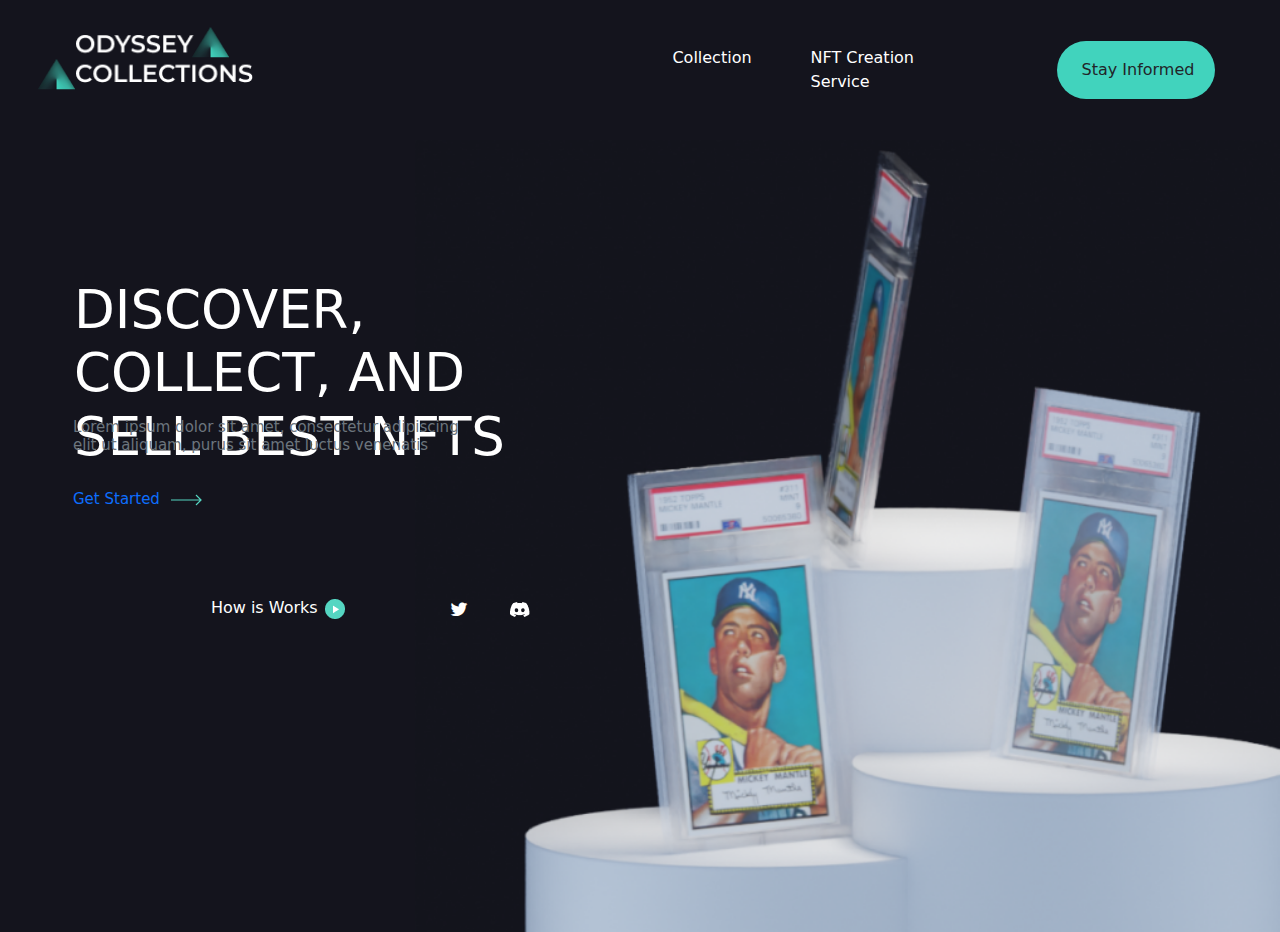
==== index.html @ 24952fb1 "first rep" ====
<!DOCTYPE html>
<html lang="en">

<head>
    <meta charset="utf-8">
    <meta name="viewport" content="width=device-width, initial-scale=1.0, shrink-to-fit=no">
    <title>ODYSSEY-COLLECTIONS</title>
    <link rel="stylesheet" href="assets/bootstrap/css/bootstrap.min.css">
    <link rel="stylesheet" href="assets/fonts/font-awesome.min.css">
    <link rel="stylesheet" href="assets/css/Footer-Basic.css">
    <link rel="stylesheet" href="assets/css/Footer-Dark.css">
    <link rel="stylesheet" href="assets/css/styles.css">
</head>

<body style="Body: background: #14141D;background: #14141D;">
    <section>
        <div id="topdiv">
            <nav class="navbar navbar-light navbar-expand-md" style="margin-right: 53px;margin-left: 5px;">
                <div class="container-fluid"><a class="navbar-brand" id="logo" href="#"><img class="triangle-1" src="assets/img/Polygon%202.png"><img class="triangle-2" src="assets/img/Polygon%202.png"></a><button data-bs-toggle="collapse" class="navbar-toggler" data-bs-target="#navcol-1"><span class="visually-hidden">Toggle navigation</span><span class="navbar-toggler-icon"></span></button>
                    <div class="collapse navbar-collapse d-xl-flex mx-auto" id="navcol-1">
                        <ul class="navbar-nav mx-auto" style="padding-left: 0px;margin-left: 34.2px;">
                            <li class="nav-item d-xl-flex" id="Collection"><a class="nav-link active" id="Collection" href="#" style="text-align: center;color: var(--bs-body-bg);">Collection</a></li>
                            <li class="nav-item" id="Nav-NFT"><a class="nav-link" id="NFT" href="#">NFT Creation Service</a></li>
                        </ul><button class="btn" id="button1" type="button">Stay Informed</button>
                    </div>
                </div>
            </nav>
        </div>
        <div id="middleDiv">
            <div class="container text-end" id="cards"><img class="float-end d-lg-flex picture" src="assets/img/image%203.png" style="height: 88vh;max-width: 95%;"></div>
            <div class="col" id="left-text">
                <h1 class="text-uppercase text-start text-white" id="heading1"><br>Discover, collect, and sell best NFTs<br><br></h1>
                <div class="row">
                    <div class="col">
                        <h1 class="text-start text-muted" id="heading2"><br>Lorem ipsum dolor sit amet, consectetur adipiscing elit ut aliquam, purus sit amet luctus venenatis<br><br><br></h1>
                    </div>
                </div>
                <div class="row">
                    <div class="col">
                        <h1 class="text-start text-primary" id="heading3">Get Started<a href="#"><img class="arrow1" src="assets/img/Rectangle%2011.png" href="#"></a></h1>
                    </div>
                </div>
            </div>
        </div>
        <div class="mb-auto" id="bottomDiv">
            <div class="container" style="width: 1057px;">
                <div class="row">
                    <div class="col-md-6 col-auto">
                        <p class="text-center text-white" id="Paragraph1" style="padding-right: 0px;">How is Works<a id="circle-triagle" href="#"><img id="cirlce" src="assets/img/Ellipse%201.png"><img id="poly" src="assets/img/Polygon%201.png"></a><a id="twitter" href="#"><i class="fa fa-twitter" style="color: var(--bs-body-bg);font-size: 19px;"></i></a><a id="discord" href="#"><img src="assets/img/Vector.png"></a></p>
                    </div>
                </div>
            </div>
        </div>
    </section>
    <script src="assets/js/jquery.min.js"></script>
    <script src="assets/bootstrap/js/bootstrap.min.js"></script>
</body>

</html>
---- assets/css/Footer-Basic.css ----
.footer-basic {
  padding: 40px 0;
  background-color: #ffffff;
  color: #4b4c4d;
}

.footer-basic ul {
  padding: 0;
  list-style: none;
  text-align: center;
  font-size: 18px;
  line-height: 1.6;
  margin-bottom: 0;
}

.footer-basic li {
  padding: 0 10px;
}

.footer-basic ul a {
  color: inherit;
  text-decoration: none;
  opacity: 0.8;
}

.footer-basic ul a:hover {
  opacity: 1;
}

.footer-basic .social {
  text-align: center;
  padding-bottom: 25px;
}

.footer-basic .social > a {
  font-size: 24px;
  width: 40px;
  height: 40px;
  line-height: 40px;
  display: inline-block;
  text-align: center;
  border-radius: 50%;
  border: 1px solid #ccc;
  margin: 0 8px;
  color: inherit;
  opacity: 0.75;
}

.footer-basic .social > a:hover {
  opacity: 0.9;
}

.footer-basic .copyright {
  margin-top: 15px;
  text-align: center;
  font-size: 13px;
  color: #aaa;
  margin-bottom: 0;
}
---- assets/css/Footer-Dark.css ----
.footer-dark {
  padding: 50px 0;
  color: #f0f9ff;
  background-color: #282d32;
}

.footer-dark h3 {
  margin-top: 0;
  margin-bottom: 12px;
  font-weight: bold;
  font-size: 16px;
}

.footer-dark ul {
  padding: 0;
  list-style: none;
  line-height: 1.6;
  font-size: 14px;
  margin-bottom: 0;
}

.footer-dark ul a {
  color: inherit;
  text-decoration: none;
  opacity: 0.6;
}

.footer-dark ul a:hover {
  opacity: 0.8;
}

@media (max-width:767px) {
  .footer-dark .item:not(.social) {
    text-align: center;
    padding-bottom: 20px;
  }
}

.footer-dark .item.text {
  margin-bottom: 36px;
}

@media (max-width:767px) {
  .footer-dark .item.text {
    margin-bottom: 0;
  }
}

.footer-dark .item.text p {
  opacity: 0.6;
  margin-bottom: 0;
}

.footer-dark .item.social {
  text-align: center;
}

@media (max-width:991px) {
  .footer-dark .item.social {
    text-align: center;
    margin-top: 20px;
  }
}

.footer-dark .item.social > a {
  font-size: 20px;
  width: 36px;
  height: 36px;
  line-height: 36px;
  display: inline-block;
  text-align: center;
  border-radius: 50%;
  box-shadow: 0 0 0 1px rgba(255,255,255,0.4);
  margin: 0 8px;
  color: #fff;
  opacity: 0.75;
}

.footer-dark .item.social > a:hover {
  opacity: 0.9;
}

.footer-dark .copyright {
  text-align: center;
  padding-top: 24px;
  opacity: 0.3;
  font-size: 13px;
  margin-bottom: 0;
}
---- assets/css/styles.css ----
@media (min-width: 992px) {
  #Collection {
    color: white;
    padding-left: 8px;
    margin-left: 180px;
  }
}

#Collection {
  color: white;
  padding-left: 8px;
  margin-left: 200px;
}

#NFT {
  color: var(--bs-body-bg);
  padding-left: 17px;
  width: 174px;
}

#logo {
  background: url("../../assets/img/ODYSSEY%20COLLECTIONS.png") center / contain no-repeat;
  width: 177px;
  height: 58px;
  position: absolute;
  left: 71px;
  top: 29px;
}

.triangle-1 {
  width: 39px;
  height: 31px;
  left: 115px;
  position: absolute;
  top: -2px;
}

.triangle-2 {
  width: 39px;
  height: 31px;
  left: -39px;
  position: absolute;
  top: 30px;
}

#navcol-1 {
  margin: 30px;
  padding-left: 150px;
  width: 990px;
  min-height: 0px;
}

#button1 {
  color: var(--bs-gray-900);
  background: #41d3bd;
  width: 158px;
  height: 58px;
  border-radius: 62px;
  padding-right: 8px;
}

#BaseBall-Card {
  position: absolute;
  width: 730px;
  height: 630px;
  left: 463px;
}

@media (min-width: 1400px) {
  #BaseBall-Card {
    position: absolute;
    width: 936px;
    height: 830px;
    left: 980px;
    top: 120px;
  }
}

#cards {
  max-width: 100%;
}

.right-button {
  padding-right: 40px;
}

#heading1 {
  width: 512px;
  font-size: 53px;
  margin-bottom: 0px;
  height: 186px;
  left: 73px;
}

#heading2 {
  font-size: 15px;
  width: 409px;
  height: 80px;
  left: 73px;
  position: absolute;
}

#heading3 {
  font-size: 15px;
  position: absolute;
  top: 350px;
  left: 73px;
}

#left-text {
  width: 459px;
  padding: 74px;
  position: absolute;
}

.picture {
  position: relative;
  margin-right: -12px;
}

.arrow1 {
  padding-left: 11px;
}

#div-bottom {
}

#bottomDiv {
  margin-top: 456px;
  width: 50%;
  position: absolute;
}

#poly {
  position: absolute;
  left: 332px;
  top: 9px;
}

#cirlce {
  position: absolute;
  left: 325px;
  top: 3px;
}

#twitter {
  position: absolute;
  left: 450px;
  top: 3px;
}

#discord {
  position: absolute;
  left: 510px;
  top: 1px;
}

#Nav-NFT {
  padding-left: 34px;
}

#Paragraph1 {
  position: static!important;
}
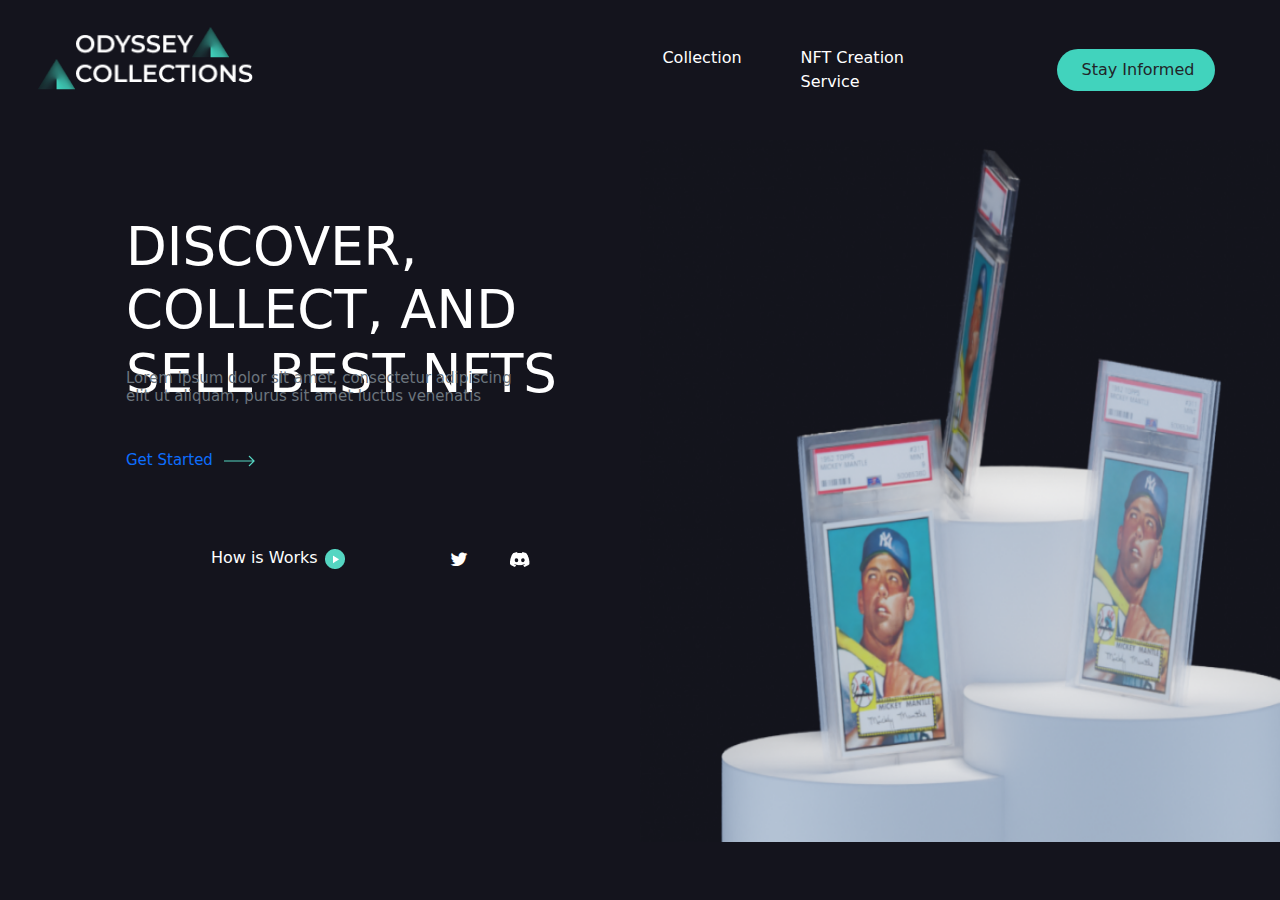
==== commit 853572b1: "the 6 pages" ====
--- a/index.html
+++ b/index.html
@@ -7,6 +7,8 @@
     <title>ODYSSEY-COLLECTIONS</title>
     <link rel="stylesheet" href="assets/bootstrap/css/bootstrap.min.css">
     <link rel="stylesheet" href="assets/fonts/font-awesome.min.css">
+    <link rel="stylesheet" href="assets/css/Contact-Form-Clean-1.css">
+    <link rel="stylesheet" href="assets/css/Contact-Form-Clean.css">
     <link rel="stylesheet" href="assets/css/Footer-Basic.css">
     <link rel="stylesheet" href="assets/css/Footer-Dark.css">
     <link rel="stylesheet" href="assets/css/styles.css">
@@ -19,15 +21,15 @@
                 <div class="container-fluid"><a class="navbar-brand" id="logo" href="#"><img class="triangle-1" src="assets/img/Polygon%202.png"><img class="triangle-2" src="assets/img/Polygon%202.png"></a><button data-bs-toggle="collapse" class="navbar-toggler" data-bs-target="#navcol-1"><span class="visually-hidden">Toggle navigation</span><span class="navbar-toggler-icon"></span></button>
                     <div class="collapse navbar-collapse d-xl-flex mx-auto" id="navcol-1">
                         <ul class="navbar-nav mx-auto" style="padding-left: 0px;margin-left: 34.2px;">
-                            <li class="nav-item d-xl-flex" id="Collection"><a class="nav-link active" id="Collection" href="#" style="text-align: center;color: var(--bs-body-bg);">Collection</a></li>
-                            <li class="nav-item" id="Nav-NFT"><a class="nav-link" id="NFT" href="#">NFT Creation Service</a></li>
+                            <li class="nav-item d-xl-flex" id="Collection"><a class="nav-link active" id="Collection" href="#" style="text-align: center;" target="_parent">Collection</a></li>
+                            <li class="nav-item active" id="Nav-NFT"><a class="nav-link" id="NFT" href="gettingStarted.html">NFT Creation Service</a></li>
                         </ul><button class="btn" id="button1" type="button">Stay Informed</button>
                     </div>
                 </div>
             </nav>
         </div>
-        <div id="middleDiv">
-            <div class="container text-end" id="cards"><img class="float-end d-lg-flex picture" src="assets/img/image%203.png" style="height: 88vh;max-width: 95%;"></div>
+        <div id="middleDiv" style="margin-bottom: -20px;">
+            <div class="container text-end" id="cards"><img class="float-end d-lg-flex picture" src="assets/img/image%203.png"></div>
             <div class="col" id="left-text">
                 <h1 class="text-uppercase text-start text-white" id="heading1"><br>Discover, collect, and sell best NFTs<br><br></h1>
                 <div class="row">
@@ -37,15 +39,15 @@
                 </div>
                 <div class="row">
                     <div class="col">
-                        <h1 class="text-start text-primary" id="heading3">Get Started<a href="#"><img class="arrow1" src="assets/img/Rectangle%2011.png" href="#"></a></h1>
+                        <h1 class="text-start text-primary" id="heading3">Get Started<a href="gettingStarted.html"><img id="image1" class="arrow1" src="assets/img/Rectangle%2011.png"></a></h1>
                     </div>
                 </div>
             </div>
         </div>
         <div class="mb-auto" id="bottomDiv">
-            <div class="container" style="width: 1057px;">
+            <div class="container" id="bottom" style="width: 1057px;">
                 <div class="row">
-                    <div class="col-md-6 col-auto">
+                    <div class="col-md-6 col-auto" style="height: 40px;">
                         <p class="text-center text-white" id="Paragraph1" style="padding-right: 0px;">How is Works<a id="circle-triagle" href="#"><img id="cirlce" src="assets/img/Ellipse%201.png"><img id="poly" src="assets/img/Polygon%201.png"></a><a id="twitter" href="#"><i class="fa fa-twitter" style="color: var(--bs-body-bg);font-size: 19px;"></i></a><a id="discord" href="#"><img src="assets/img/Vector.png"></a></p>
                     </div>
                 </div>
--- a/assets/css/Contact-Form-Clean-1.css
+++ b/assets/css/Contact-Form-Clean-1.css
@@ -0,0 +1,86 @@
+.contact-clean {
+  background: #f1f7fc;
+  padding: 80px 0;
+}
+
+@media (max-width:767px) {
+  .contact-clean {
+    padding: 20px 0;
+  }
+}
+
+.contact-clean form {
+  max-width: 480px;
+  width: 90%;
+  margin: 0 auto;
+  background-color: #ffffff;
+  padding: 40px;
+  border-radius: 4px;
+  color: #505e6c;
+  box-shadow: 1px 1px 5px rgba(0,0,0,0.1);
+}
+
+@media (max-width:767px) {
+  .contact-clean form {
+    padding: 30px;
+  }
+}
+
+.contact-clean h2 {
+  margin-top: 5px;
+  font-weight: bold;
+  font-size: 28px;
+  margin-bottom: 36px;
+  color: inherit;
+}
+
+.contact-clean form .form-control {
+  background: #fff;
+  border-radius: 2px;
+  box-shadow: 1px 1px 1px rgba(0,0,0,0.05);
+  outline: none;
+  color: inherit;
+  padding-left: 12px;
+  height: 42px;
+}
+
+.contact-clean form .form-control:focus {
+  border: 1px solid #b2b2b2;
+}
+
+.contact-clean form textarea.form-control {
+  min-height: 100px;
+  max-height: 260px;
+  padding-top: 10px;
+  resize: vertical;
+}
+
+.contact-clean form .btn {
+  padding: 16px 32px;
+  border: none;
+  background: none;
+  box-shadow: none;
+  text-shadow: none;
+  opacity: 0.9;
+  text-transform: uppercase;
+  font-weight: bold;
+  font-size: 13px;
+  letter-spacing: 0.4px;
+  line-height: 1;
+  outline: none !important;
+}
+
+.contact-clean form .btn:hover {
+  opacity: 1;
+}
+
+.contact-clean form .btn:active {
+  transform: translateY(1px);
+}
+
+.contact-clean form .btn-primary {
+  background-color: #055ada !important;
+  margin-top: 15px;
+  color: #fff;
+}
+
--- a/assets/css/Contact-Form-Clean.css
+++ b/assets/css/Contact-Form-Clean.css
@@ -0,0 +1,86 @@
+.contact-clean {
+  background: none!important;
+  margin-left: -350px;
+}
+
+@media (max-width:767px) {
+  .contact-clean {
+    padding: 20px 0;
+  }
+}
+
+.contact-clean form {
+  max-width: 480px;
+  width: 90%;
+  margin: 0 auto;
+  background-color: #ffffff;
+  padding: 40px;
+  border-radius: 4px;
+  color: #505e6c;
+  box-shadow: 1px 1px 5px rgba(0,0,0,0.1);
+}
+
+@media (max-width:767px) {
+  .contact-clean form {
+    padding: 30px;
+  }
+}
+
+.contact-clean h2 {
+  margin-top: 5px;
+  font-weight: bold;
+  font-size: 28px;
+  margin-bottom: 36px;
+  color: inherit;
+}
+
+.contact-clean form .form-control {
+  background: #fff;
+  border-radius: 2px;
+  box-shadow: 1px 1px 1px rgba(0,0,0,0.05);
+  outline: none;
+  color: inherit;
+  padding-left: 12px;
+  height: 42px;
+}
+
+.contact-clean form .form-control:focus {
+  border: 1px solid #b2b2b2;
+}
+
+.contact-clean form textarea.form-control {
+  min-height: 100px;
+  max-height: 260px;
+  padding-top: 10px;
+  resize: vertical;
+}
+
+.contact-clean form .btn {
+  padding: 16px 32px;
+  border: none;
+  background: none;
+  box-shadow: none;
+  text-shadow: none;
+  opacity: 0.9;
+  text-transform: uppercase;
+  font-weight: bold;
+  font-size: 13px;
+  letter-spacing: 0.4px;
+  line-height: 1;
+  outline: none !important;
+}
+
+.contact-clean form .btn:hover {
+  opacity: 1;
+}
+
+.contact-clean form .btn:active {
+  transform: translateY(1px);
+}
+
+.contact-clean form .btn-primary {
+  background-color: #41D3BD!important;
+  margin-top: 15px;
+  color: #fff;
+}
+
--- a/assets/css/Footer-Basic.css
+++ b/assets/css/Footer-Basic.css
@@ -58,3 +58,155 @@
   margin-bottom: 0;
 }
 
+#section-1 {
+  background-color: background: #23242F;
+  background: #23242F;
+  padding-bottom: 65px;
+}
+
+#topdiv {
+}
+
+#section-2 {
+  background: #14141D;
+  height: 900px;
+  margin-top: 0px;
+}
+
+#column-list {
+}
+
+#list_box {
+  width: 193px;
+  opacity: 1;
+  filter: contrast(82%);
+}
+
+#list-1 {
+  background: none;
+  color: var(--bs-body-bg);
+}
+
+.active {
+  background: none;
+  color: var(--bs-body-bg);
+}
+
+#list-2 {
+  background: none;
+  color: #f0f9ff;
+}
+
+#list-3 {
+  color: var(--bs-white);
+  background: none;
+}
+
+#list-4 {
+  color: var(--bs-white);
+  background: none;
+}
+
+#list-5 {
+  color: var(--bs-white);
+  background: none;
+}
+
+#list-6 {
+  color: var(--bs-white);
+  background: none;
+}
+
+#ITEM-1 {
+  color: var(--bs-white);
+  font-size: 27px;
+}
+
+#item-one {
+}
+
+.post-1 {
+  background: none!important;
+}
+
+#heading-2 {
+  color: var(--bs-light);
+  font-size: 27px;
+}
+
+.post-2 {
+  background: none!important;
+}
+
+#cryto-B {
+  background: var(--bs-warning)!important;
+  width: 254px;
+  border-radius: 20px;
+  height: 42px;
+}
+
+#from-3 {
+  background: none!important;
+}
+
+#form-4 {
+  background: none!important;
+}
+
+#form-5 {
+  background: none!important;
+}
+
+#form-6 {
+  background: none!important;
+}
+
+#Stripe {
+  background: #635BFF!important;
+  width: 254px!important;
+  height: 42px!important;
+  border-radius: 20px;
+}
+
+.rec-tab {
+  margin-left: -412px;
+  width: 30px;
+}
+
+#Section-info {
+  margin-top: -115px;
+}
+
+#Next-Btn {
+  background: #41D3BD;
+  width: 135px;
+  height: 51px;
+  position: absolute;
+  border-radius: 62px;
+}
+
+#TextBox {
+  width: 254px;
+  background: #23242f;
+  border-radius: 9px;
+}
+
+#Msg-Box {
+  width: 628px;
+  height: 148px;
+  background: #23242f;
+  border-radius: 9px;
+}
+
+#scan {
+}
+
+.active {
+  color: #41d3bd!important;
+  border: none!important;
+}
+
+.active {
+  color: #41d3bd!important;
+}
+
--- a/assets/css/styles.css
+++ b/assets/css/styles.css
@@ -6,8 +6,8 @@
   }
 }
 
-#Collection {
-  color: white;
+#Collection.active {
+  color: white!important;
   padding-left: 8px;
   margin-left: 200px;
 }
@@ -54,7 +54,7 @@
   color: var(--bs-gray-900);
   background: #41d3bd;
   width: 158px;
-  height: 58px;
+  height: 42px;
   border-radius: 62px;
   padding-right: 8px;
 }
@@ -84,38 +84,96 @@
   padding-right: 40px;
 }
 
-#heading1 {
-  width: 512px;
-  font-size: 53px;
-  margin-bottom: 0px;
-  height: 186px;
-  left: 73px;
-}
-
-#heading2 {
-  font-size: 15px;
-  width: 409px;
-  height: 80px;
-  left: 73px;
-  position: absolute;
-}
-
-#heading3 {
-  font-size: 15px;
-  position: absolute;
-  top: 350px;
-  left: 73px;
+@media (min-width: 1300px) {
+  #heading1 {
+    width: 522px;
+    font-size: 54px;
+    margin-bottom: 0px;
+    height: 187px;
+    left: 73px;
+    top: 50px;
+    position: absolute;
+  }
+}
+
+@media (max-width: 1280px) {
+  #heading1 {
+    width: 512px;
+    font-size: 53px;
+    margin-bottom: 0px;
+    height: 187px;
+    left: 73px;
+    top: -20px;
+    position: absolute;
+  }
+}
+
+@media (min-width: 1300px) {
+  #heading2 {
+    font-size: 19px;
+    width: 441px;
+    height: 80px;
+    left: 73px;
+    position: absolute;
+    top: 240px;
+  }
+}
+
+@media (max-width: 1280px) {
+  #heading2 {
+    font-size: 15px;
+    width: 409px;
+    height: 80px;
+    left: 73px;
+    position: absolute;
+    top: 180px;
+  }
+}
+
+@media (min-width: 1300px) {
+  #heading3 {
+    font-size: 17px;
+    position: absolute;
+    top: 340px;
+    left: 73px;
+  }
+}
+
+@media (max-width: 1280px) {
+  #heading3 {
+    font-size: 15px;
+    position: absolute;
+    top: 280px;
+    left: 73px;
+  }
 }
 
 #left-text {
   width: 459px;
   padding: 74px;
   position: absolute;
-}
-
-.picture {
-  position: relative;
-  margin-right: -12px;
+  margin-top: 31px;
+  margin-left: 53px;
+}
+
+@media (min-width: 1281px) {
+  .picture {
+    position: relative;
+    margin-right: -12px;
+    padding-bottom: 0px;
+    width: 55%;
+    height: 86vh;
+  }
+}
+
+@media (max-width: 1280px) {
+  .picture {
+    position: relative;
+    margin-right: -12px;
+    padding-bottom: 0px;
+    width: 640px;
+    height: 78vh!important;
+  }
 }
 
 .arrow1 {
@@ -131,35 +189,95 @@
   position: absolute;
 }
 
-#poly {
-  position: absolute;
-  left: 332px;
-  top: 9px;
-}
-
-#cirlce {
-  position: absolute;
-  left: 325px;
-  top: 3px;
-}
-
-#twitter {
-  position: absolute;
-  left: 450px;
-  top: 3px;
-}
-
-#discord {
-  position: absolute;
-  left: 510px;
-  top: 1px;
+@media (min-width: 1300px) {
+  #poly {
+    position: absolute;
+    left: 332px;
+    top: 9px;
+    margin-top: 97px;
+  }
+}
+
+@media (max-width: 1280px) {
+  #poly {
+    position: absolute;
+    left: 332px;
+    top: 9px;
+  }
+}
+
+@media (min-width: 1300px) {
+  #cirlce {
+    position: absolute;
+    left: 325px;
+    top: 3px;
+    margin-top: 97px;
+  }
+}
+
+@media (max-width: 1280px) {
+  #cirlce {
+    position: absolute;
+    left: 325px;
+    top: 3px;
+  }
+}
+
+@media (min-width: 1300px) {
+  #twitter {
+    position: absolute;
+    left: 450px;
+    top: 3px;
+    margin-top: 97px;
+  }
+}
+
+@media (max-width: 1280px) {
+  #twitter {
+    position: absolute;
+    left: 450px;
+    top: 3px;
+  }
+}
+
+@media (min-width: 1300px) {
+  #discord {
+    position: absolute;
+    left: 510px;
+    top: 1px;
+    margin-top: 97px;
+  }
+}
+
+@media (max-width: 1280px) {
+  #discord {
+    position: absolute;
+    left: 510px;
+    top: 1px;
+  }
 }
 
 #Nav-NFT {
   padding-left: 34px;
 }
 
-#Paragraph1 {
-  position: static!important;
-}
-
+@media (min-width: 1300px) {
+  #Paragraph1 {
+    position: static!important;
+    font-size: 16px;
+    margin-top: 97px;
+  }
+}
+
+@media (max-width: 1280px) {
+  #Paragraph1 {
+    position: static!important;
+    font-size: 16px;
+  }
+}
+
+#bottom {
+  position: absolute;
+  top: -30px;
+}
+
